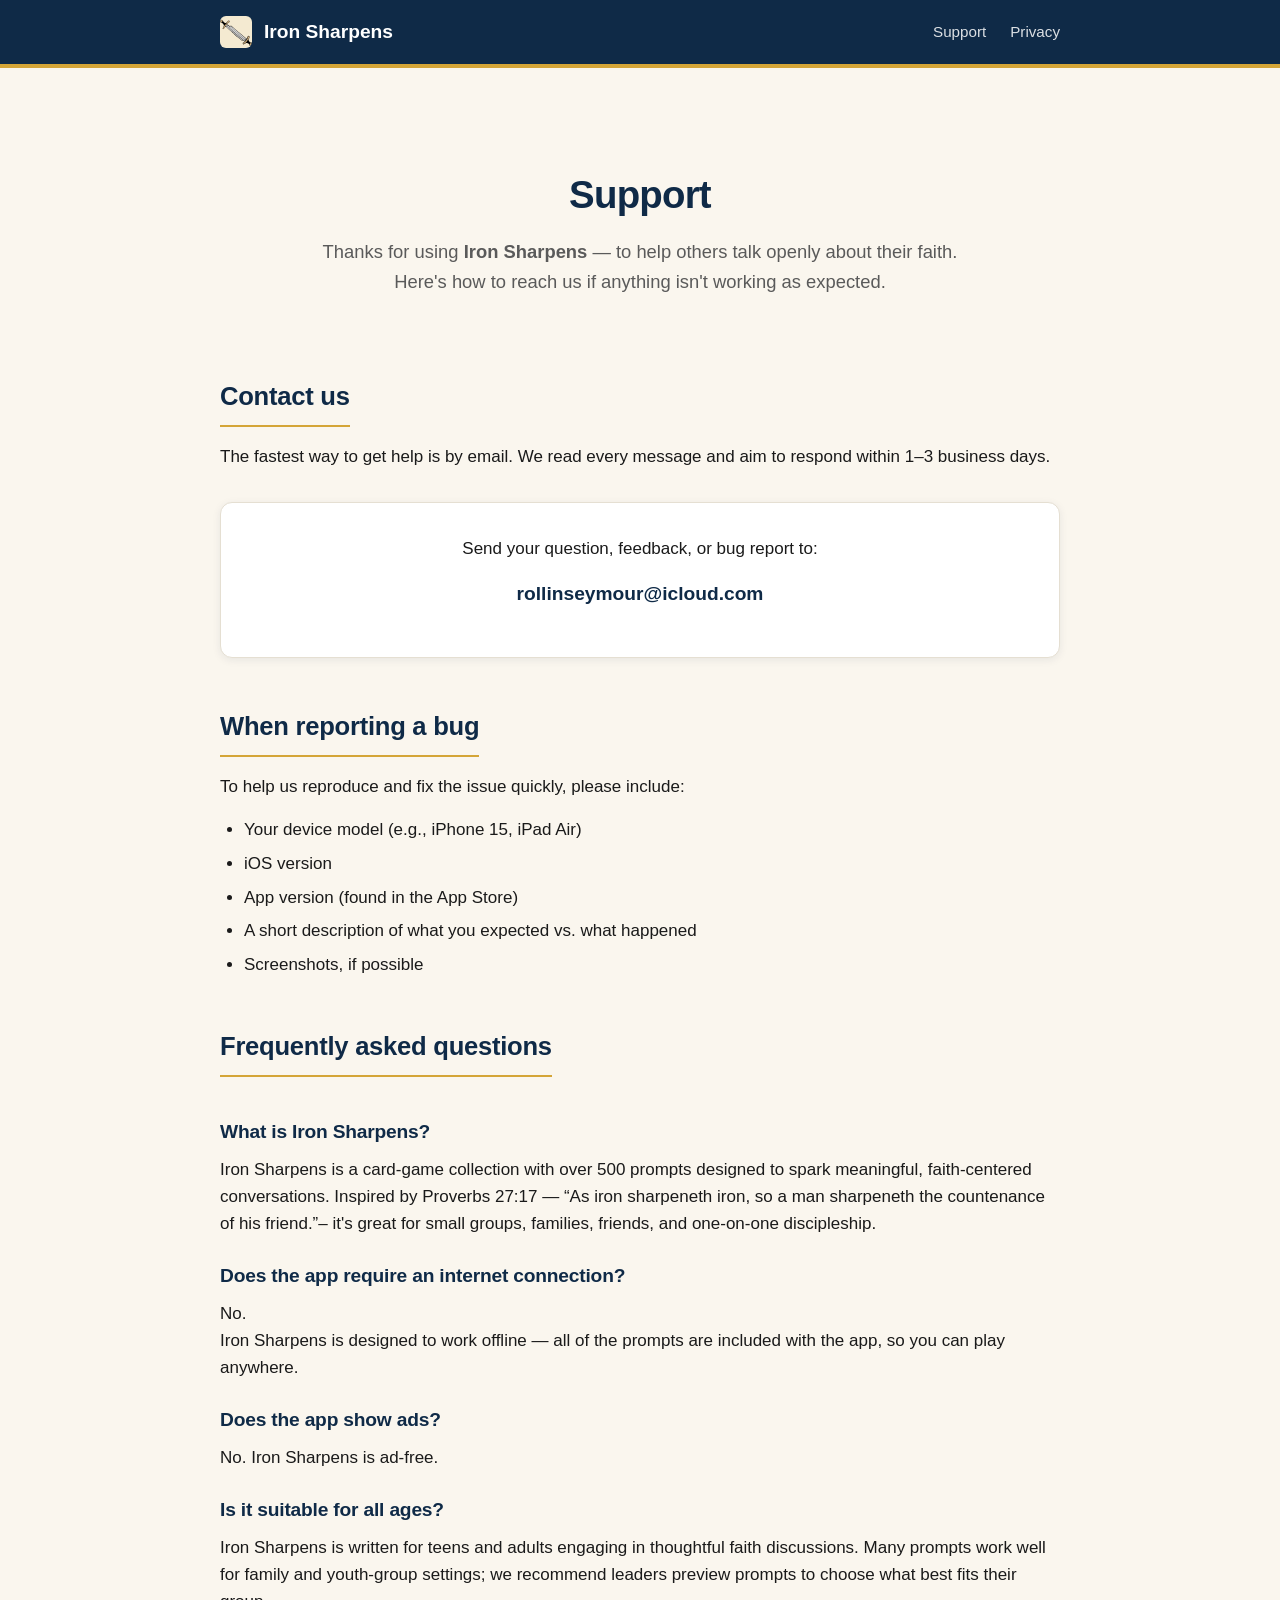
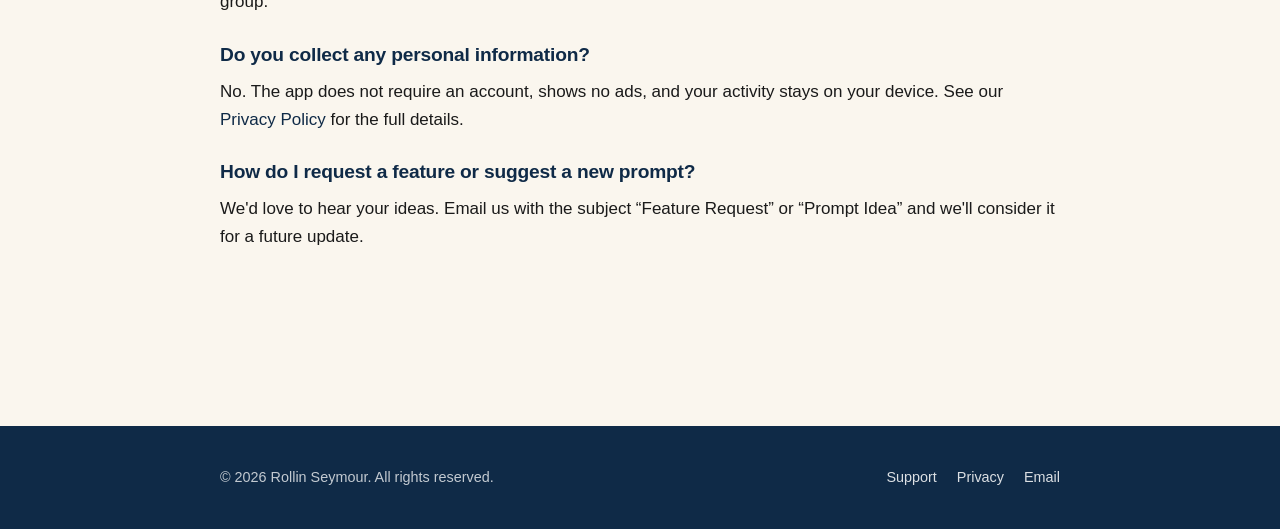
==== ironsharpens/index.html @ efb9bd53 "Update index.html" ====
<!DOCTYPE html>
<html lang="en">
<head>
<meta charset="UTF-8">
<meta name="viewport" content="width=device-width, initial-scale=1.0">
<meta name="description" content="Get help with Iron Sharpens — the card-game collection of 500+ conversation prompts for Christians. Contact information, common questions, and bug reporting.">
<meta name="theme-color" content="#0F2A47">
<title>Support &mdash; Iron Sharpens</title>
<link rel="stylesheet" href="/styles.css">
<style>
  /* App logo in the header brand mark (scoped to the Iron Sharpens pages). */
  .site-header .brand-logo {
    width: 32px;
    height: 32px;
    border-radius: 6px;
    object-fit: cover;
    display: block;
  }
</style>
</head>
<body>

<header class="site-header">
  <div class="container">
    <a href="/ironsharpens/" class="brand">
      <img src="/ironsharpens/logo.png" alt="Iron Sharpens logo" class="brand-logo" width="32" height="32">
      <span>Iron Sharpens</span>
    </a>
    <nav class="site-nav" aria-label="Primary">
      <a href="/ironsharpens/" aria-current="page">Support</a>
      <a href="/ironsharpens/privacy/">Privacy</a>
    </nav>
  </div>
</header>

<main>
  <div class="container">

    <section class="hero">
      <h1>Support</h1>
      <p>Thanks for using <strong>Iron Sharpens</strong> &mdash; to help others talk openly about their faith. Here's how to reach us if anything isn't working as expected.</p>
    </section>

    <section>
      <h2>Contact us</h2>
      <p>The fastest way to get help is by email. We read every message and aim to respond within 1&ndash;3 business days.</p>

      <div class="contact-card">
        <p>Send your question, feedback, or bug report to:</p>
        <p class="email"><a href="mailto:rollinseymour@icloud.com?subject=Iron%20Sharpens%20Support">rollinseymour@icloud.com</a></p>
      </div>
    </section>

    <section>
      <h2>When reporting a bug</h2>
      <p>To help us reproduce and fix the issue quickly, please include:</p>
      <ul>
        <li>Your device model (e.g., iPhone 15, iPad Air)</li>
        <li>iOS version</li>
        <li>App version (found in the App Store)</li>
        <li>A short description of what you expected vs. what happened</li>
        <li>Screenshots, if possible</li>
      </ul>
    </section>

    <section>
      <h2>Frequently asked questions</h2>

      <h3>What is Iron Sharpens?</h3>
      <p>Iron Sharpens is a card-game collection with over 500 prompts designed to spark meaningful, faith-centered conversations. Inspired by Proverbs 27:17 &mdash; &ldquo;As iron sharpeneth iron, so a man sharpeneth the countenance of his friend.&rdquo;– it's great for small groups, families, friends, and one-on-one discipleship.</p>

      <h3>Does the app require an internet connection?</h3>
      <p>No.<br>Iron Sharpens is designed to work offline &mdash; all of the prompts are included with the app, so you can play anywhere.</p>

      <h3>Does the app show ads?</h3>
      <p>No. Iron Sharpens is ad-free.</p>

      <h3>Is it suitable for all ages?</h3>
      <p>Iron Sharpens is written for teens and adults engaging in thoughtful faith discussions. Many prompts work well for family and youth-group settings; we recommend leaders preview prompts to choose what best fits their group.</p>

      <h3>Do you collect any personal information?</h3>
      <p>No. The app does not require an account, shows no ads, and your activity stays on your device. See our <a href="/ironsharpens/privacy/">Privacy Policy</a> for the full details.</p>

      <h3>How do I request a feature or suggest a new prompt?</h3>
      <p>We'd love to hear your ideas. Email us with the subject &ldquo;Feature Request&rdquo; or &ldquo;Prompt Idea&rdquo; and we'll consider it for a future update.</p>

    </section>

  </div>
</main>

<footer class="site-footer">
  <div class="container">
    <div>&copy; 2026 Rollin Seymour. All rights reserved.</div>
    <div class="footer-links">
      <a href="/ironsharpens/">Support</a>
      <a href="/ironsharpens/privacy/">Privacy</a>
      <a href="mailto:rollinseymour@icloud.com?subject=Iron%20Sharpens%20Support">Email</a>
    </div>
  </div>
</footer>

</body>
</html>
---- styles.css ----
/* ============================================================
   Bible Seek developer hub
   Shared stylesheet for all pages
   ============================================================ */

:root {
  --navy: #0F2A47;
  --navy-soft: #1B3C61;
  --gold: #D4A537;
  --gold-soft: #E8C46A;
  --bg: #FAF6EE;
  --card: #FFFFFF;
  --text: #1A1A1A;
  --text-muted: #5A5A5A;
  --border: #E5DFD2;
  --shadow: 0 2px 8px rgba(15, 42, 71, 0.08);
  --shadow-lg: 0 6px 24px rgba(15, 42, 71, 0.12);
  --radius: 12px;
}

* {
  box-sizing: border-box;
  margin: 0;
  padding: 0;
}

html {
  scroll-behavior: smooth;
}

body {
  font-family: -apple-system, BlinkMacSystemFont, "Segoe UI", Roboto,
    "Helvetica Neue", Arial, sans-serif;
  font-size: 17px;
  line-height: 1.6;
  color: var(--text);
  background: var(--bg);
  -webkit-font-smoothing: antialiased;
  -moz-osx-font-smoothing: grayscale;
}

a {
  color: var(--navy);
  text-decoration: none;
  border-bottom: 1px solid transparent;
  transition: border-color 0.15s ease, color 0.15s ease;
}

a:hover,
a:focus {
  border-bottom-color: var(--gold);
}

a:focus-visible {
  outline: 3px solid var(--gold-soft);
  outline-offset: 2px;
  border-radius: 2px;
}

/* ----- Header ----- */

.site-header {
  background: var(--navy);
  color: #fff;
  padding: 1rem 0;
  border-bottom: 4px solid var(--gold);
}

.site-header .container {
  display: flex;
  align-items: center;
  justify-content: space-between;
  flex-wrap: wrap;
  gap: 1rem;
}

.site-header .brand {
  display: flex;
  align-items: center;
  gap: 0.75rem;
  font-weight: 700;
  font-size: 1.2rem;
  color: #fff;
  border-bottom: none;
}

.site-header .brand-mark {
  width: 32px;
  height: 32px;
  background: var(--gold);
  border-radius: 6px;
  display: flex;
  align-items: center;
  justify-content: center;
  color: var(--navy);
  font-weight: 800;
  font-size: 1rem;
}

.site-nav {
  display: flex;
  gap: 1.5rem;
  flex-wrap: wrap;
}

.site-nav a {
  color: rgba(255, 255, 255, 0.85);
  font-size: 0.95rem;
  border-bottom: none;
}

.site-nav a:hover,
.site-nav a:focus {
  color: var(--gold-soft);
  border-bottom: none;
}

/* ----- Layout ----- */

.container {
  max-width: 880px;
  margin: 0 auto;
  padding: 0 1.25rem;
}

main {
  padding: 3rem 0 4rem;
}

section {
  margin-bottom: 3rem;
}

/* ----- Hero ----- */

.hero {
  text-align: center;
  padding: 3rem 0 2rem;
}

.hero h1 {
  font-size: 2.4rem;
  font-weight: 800;
  color: var(--navy);
  margin-bottom: 0.75rem;
  letter-spacing: -0.02em;
}

.hero p {
  font-size: 1.15rem;
  color: var(--text-muted);
  max-width: 640px;
  margin: 0 auto;
}

/* ----- Typography ----- */

h1,
h2,
h3 {
  color: var(--navy);
  letter-spacing: -0.01em;
}

h2 {
  font-size: 1.6rem;
  margin-bottom: 1rem;
  padding-bottom: 0.5rem;
  border-bottom: 2px solid var(--gold);
  display: inline-block;
}

h3 {
  font-size: 1.2rem;
  margin: 1.5rem 0 0.5rem;
}

p {
  margin-bottom: 1rem;
}

ul,
ol {
  margin: 0 0 1rem 1.5rem;
}

li {
  margin-bottom: 0.4rem;
}

/* ----- App cards ----- */

.app-grid {
  display: grid;
  grid-template-columns: repeat(auto-fit, minmax(280px, 1fr));
  gap: 1.5rem;
  margin-top: 2rem;
}

.app-card {
  background: var(--card);
  border-radius: var(--radius);
  padding: 1.75rem;
  box-shadow: var(--shadow);
  border: 1px solid var(--border);
  transition: transform 0.2s ease, box-shadow 0.2s ease;
  display: flex;
  flex-direction: column;
}

.app-card:hover {
  transform: translateY(-2px);
  box-shadow: var(--shadow-lg);
}

.app-card h3 {
  margin-top: 0;
  color: var(--navy);
  font-size: 1.4rem;
}

.app-card .tagline {
  color: var(--gold);
  font-weight: 600;
  font-size: 0.9rem;
  text-transform: uppercase;
  letter-spacing: 0.05em;
  margin-bottom: 0.5rem;
}

.app-card p {
  color: var(--text-muted);
  flex: 1;
}

.app-card .card-link {
  display: inline-block;
  margin-top: 1rem;
  font-weight: 600;
  color: var(--navy);
  border-bottom: 2px solid var(--gold);
  align-self: flex-start;
}

/* ----- Buttons ----- */

.button {
  display: inline-block;
  background: var(--navy);
  color: #fff;
  padding: 0.75rem 1.5rem;
  border-radius: var(--radius);
  font-weight: 600;
  border-bottom: none;
  transition: background 0.15s ease, transform 0.15s ease;
}

.button:hover,
.button:focus {
  background: var(--navy-soft);
  border-bottom: none;
  transform: translateY(-1px);
}

.button.secondary {
  background: transparent;
  color: var(--navy);
  border: 2px solid var(--navy);
}

.button.secondary:hover,
.button.secondary:focus {
  background: var(--navy);
  color: #fff;
}

.button-row {
  display: flex;
  gap: 0.75rem;
  flex-wrap: wrap;
  margin-top: 1.5rem;
}

/* ----- Legal / long-form pages ----- */

.legal h1 {
  font-size: 2rem;
  margin-bottom: 0.5rem;
}

.legal .meta {
  color: var(--text-muted);
  font-size: 0.95rem;
  margin-bottom: 2rem;
}

.legal h2 {
  font-size: 1.3rem;
  margin-top: 2.5rem;
  display: block;
  border-bottom: 2px solid var(--gold);
  padding-bottom: 0.4rem;
}

.legal h3 {
  font-size: 1.05rem;
  color: var(--navy-soft);
  margin-top: 1.5rem;
}

.legal .toc {
  background: var(--card);
  border: 1px solid var(--border);
  border-radius: var(--radius);
  padding: 1.5rem 1.5rem 1.5rem 3rem;
  margin: 2rem 0;
}

.legal .toc h2 {
  margin-top: 0;
  border: none;
  padding: 0;
  font-size: 1.1rem;
  margin-left: -1.5rem;
  display: block;
}

.legal .toc ol {
  margin-bottom: 0;
}

.legal .summary {
  background: rgba(212, 165, 55, 0.08);
  border-left: 4px solid var(--gold);
  padding: 1.25rem 1.5rem;
  border-radius: 0 var(--radius) var(--radius) 0;
  margin: 1.5rem 0 2rem;
}

.legal .in-short {
  font-style: italic;
  color: var(--text-muted);
  margin: 0.5rem 0 1rem;
  padding-left: 1rem;
  border-left: 3px solid var(--gold-soft);
}

/* ----- Contact / support ----- */

.contact-card {
  background: var(--card);
  border-radius: var(--radius);
  padding: 2rem;
  border: 1px solid var(--border);
  box-shadow: var(--shadow);
  margin-top: 2rem;
  text-align: center;
}

.contact-card .email {
  font-size: 1.2rem;
  font-weight: 600;
  color: var(--navy);
  word-break: break-all;
}

/* ----- Footer ----- */

.site-footer {
  background: var(--navy);
  color: rgba(255, 255, 255, 0.75);
  padding: 2.5rem 0;
  margin-top: 4rem;
  font-size: 0.9rem;
}

.site-footer .container {
  display: flex;
  justify-content: space-between;
  align-items: center;
  flex-wrap: wrap;
  gap: 1rem;
}

.site-footer .footer-links {
  display: flex;
  gap: 1.25rem;
  flex-wrap: wrap;
}

.site-footer .footer-links a {
  color: rgba(255, 255, 255, 0.85);
  border-bottom: none;
}

.site-footer .footer-links a:hover,
.site-footer .footer-links a:focus {
  color: var(--gold-soft);
}

/* ----- Responsive tweaks ----- */

@media (max-width: 640px) {
  body {
    font-size: 16px;
  }

  .hero h1 {
    font-size: 1.8rem;
  }

  .hero p {
    font-size: 1rem;
  }

  main {
    padding: 2rem 0 3rem;
  }

  .site-footer .container {
    justify-content: center;
    text-align: center;
  }
}

/* ----- App Store download CTA ----- */
.app-store-link {
  display: inline-flex;
  align-items: center;
  gap: 0.5rem;
}

.app-store-icon {
  width: 18px;
  height: 18px;
  flex-shrink: 0;
}
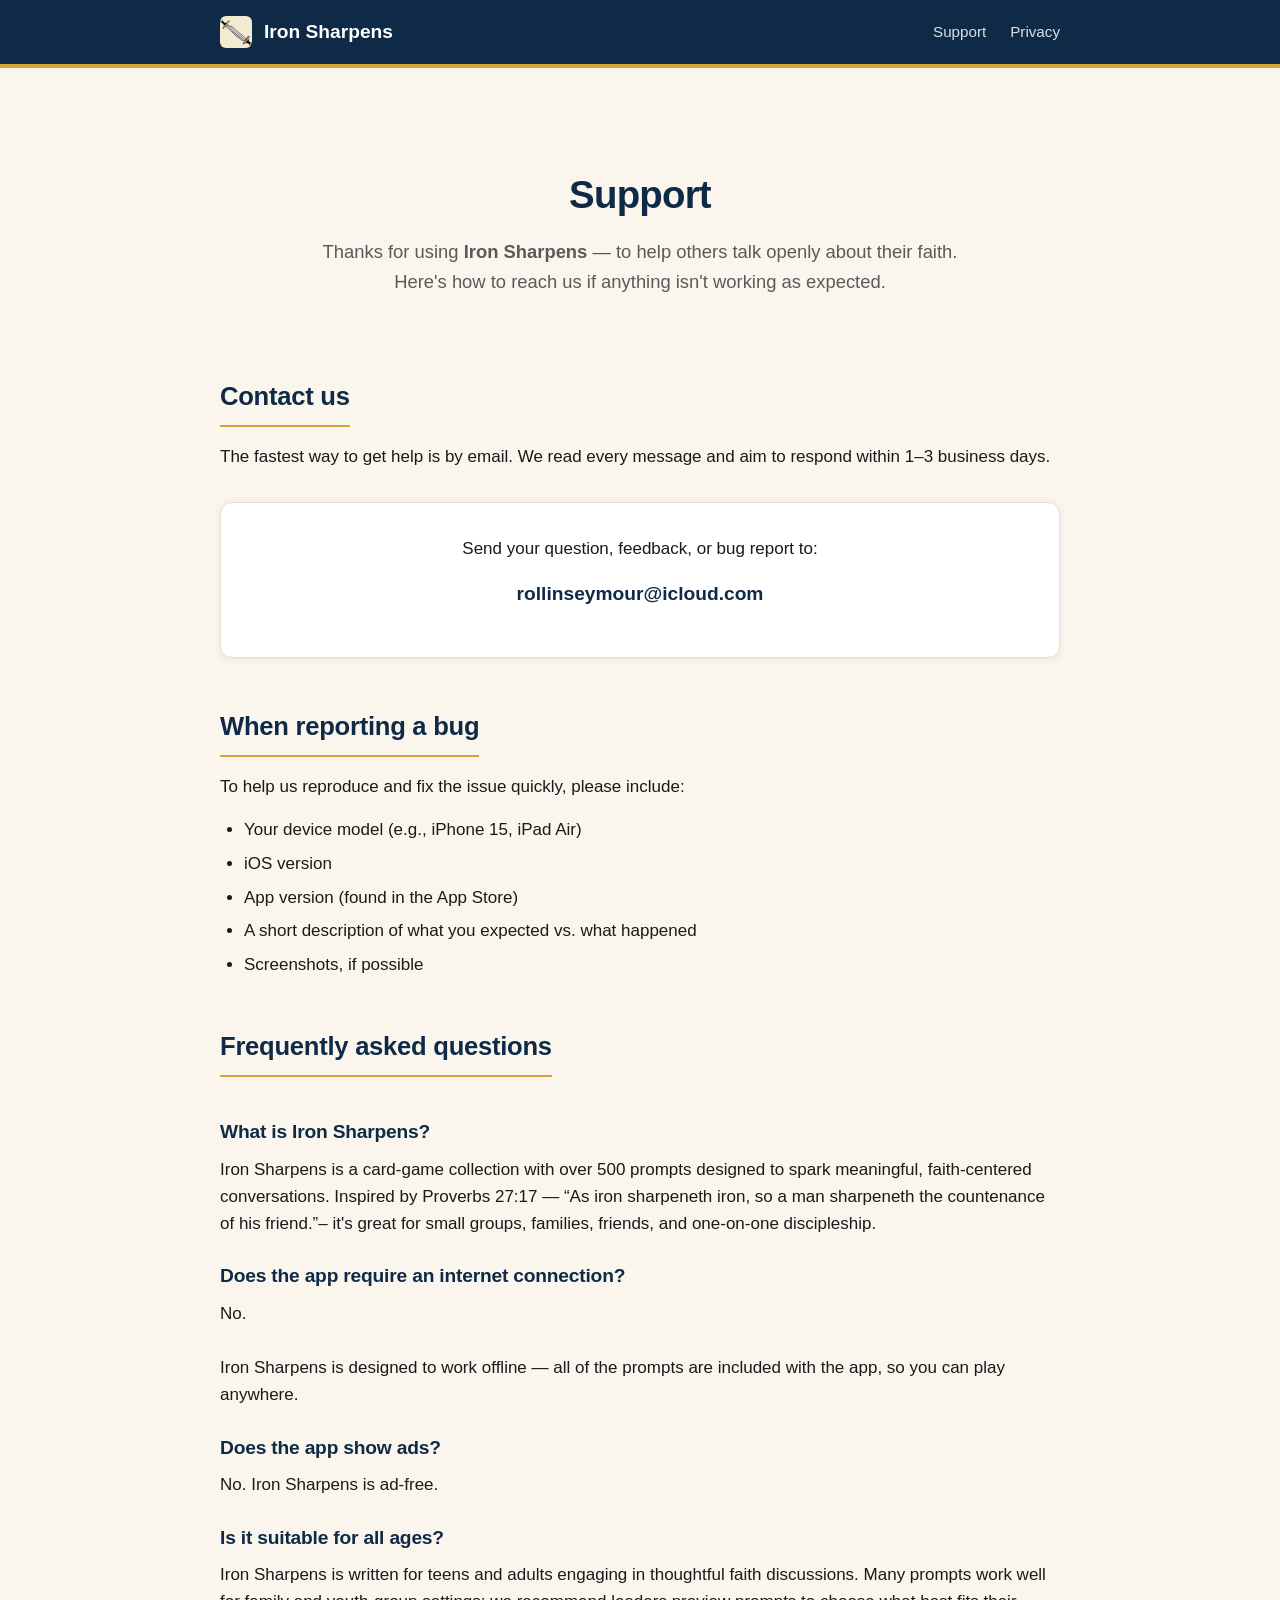
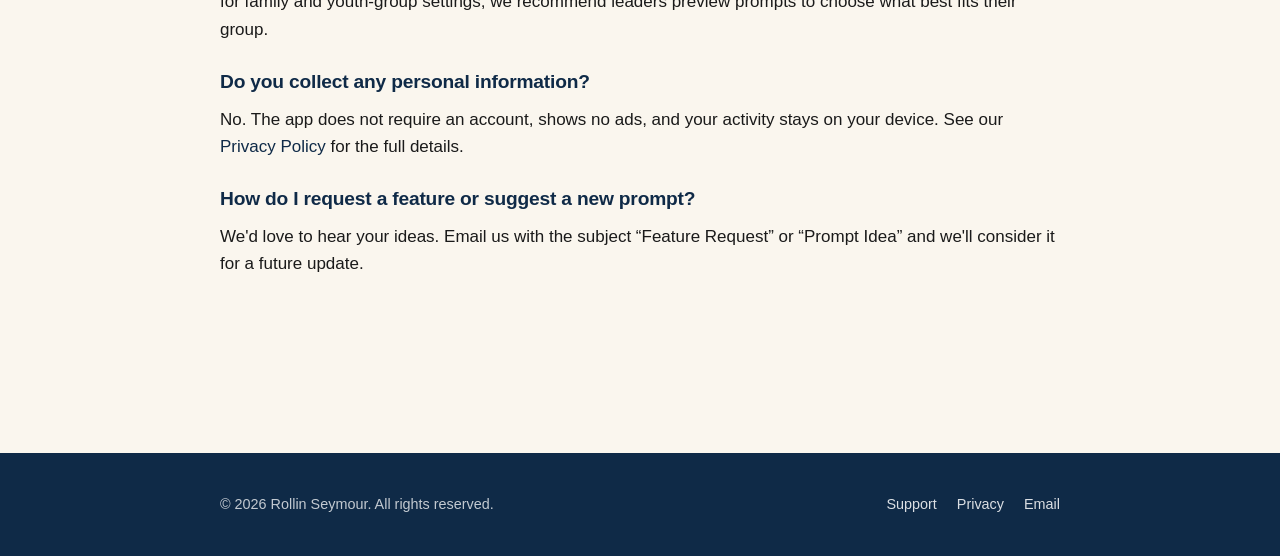
==== commit f59edfa9: "Update index.html" ====
--- a/ironsharpens/index.html
+++ b/ironsharpens/index.html
@@ -70,7 +70,7 @@
       <p>Iron Sharpens is a card-game collection with over 500 prompts designed to spark meaningful, faith-centered conversations. Inspired by Proverbs 27:17 &mdash; &ldquo;As iron sharpeneth iron, so a man sharpeneth the countenance of his friend.&rdquo;– it's great for small groups, families, friends, and one-on-one discipleship.</p>
 
       <h3>Does the app require an internet connection?</h3>
-      <p>No.<br>Iron Sharpens is designed to work offline &mdash; all of the prompts are included with the app, so you can play anywhere.</p>
+      <p>No.<br></br>Iron Sharpens is designed to work offline &mdash; all of the prompts are included with the app, so you can play anywhere.</p>
 
       <h3>Does the app show ads?</h3>
       <p>No. Iron Sharpens is ad-free.</p>
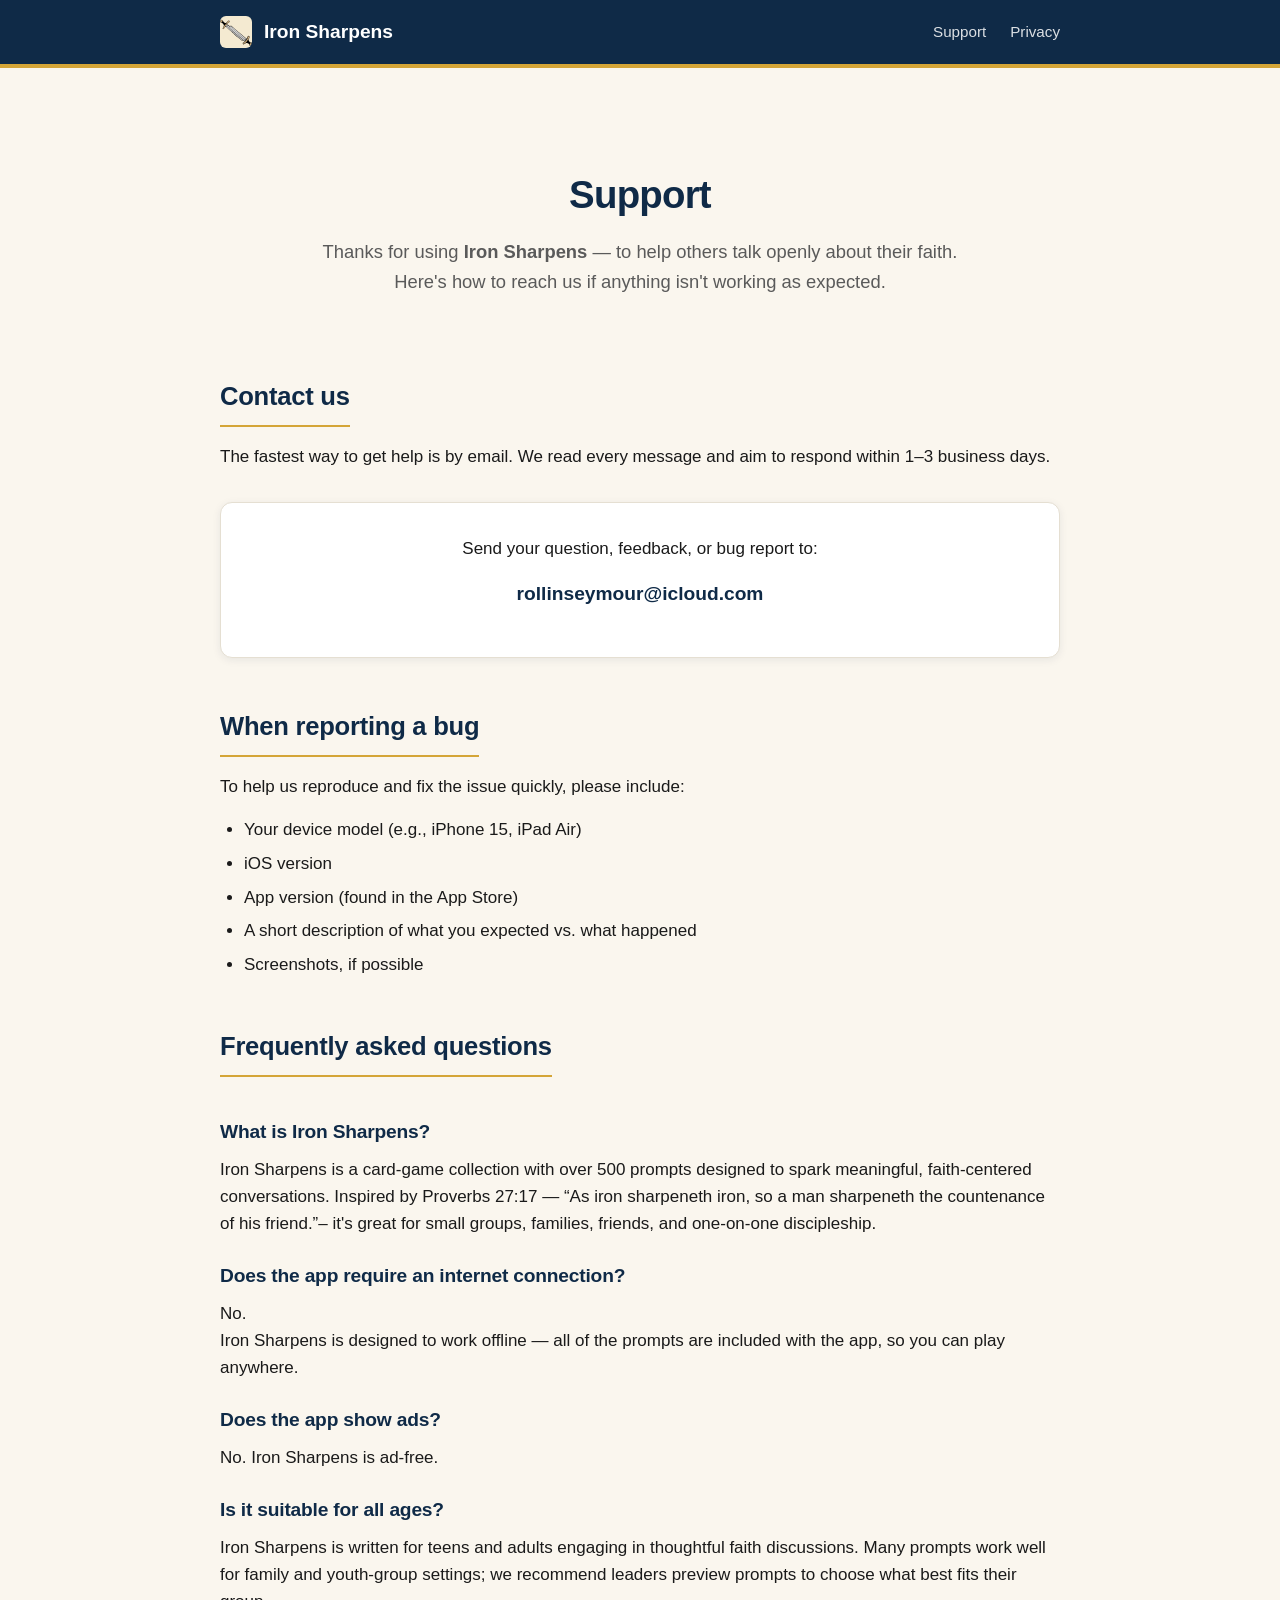
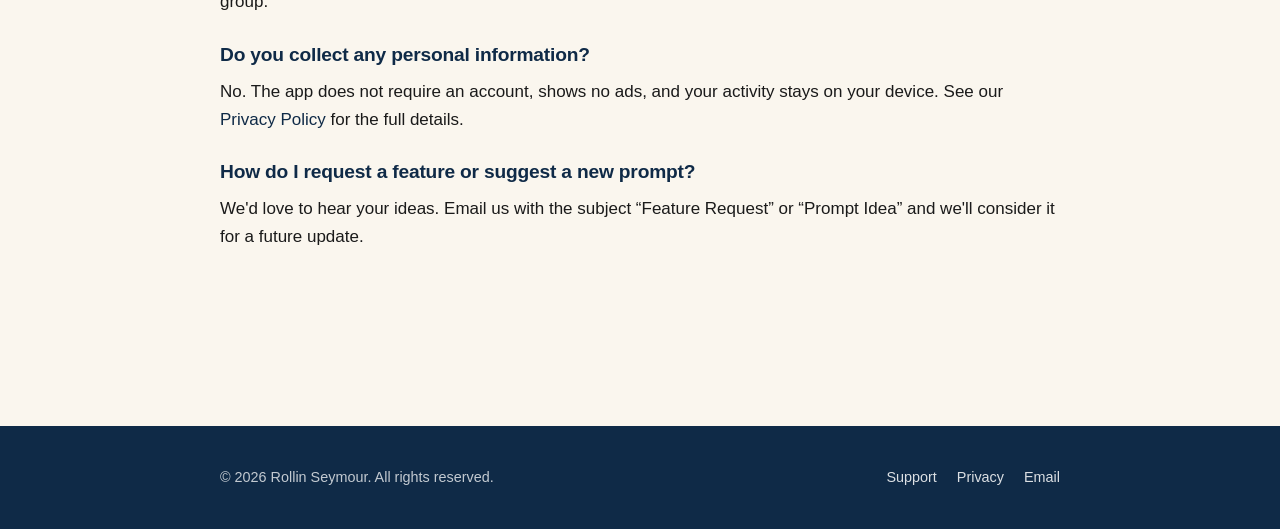
==== commit b7745c05: "Update index.html" ====
--- a/ironsharpens/index.html
+++ b/ironsharpens/index.html
@@ -70,7 +70,7 @@
       <p>Iron Sharpens is a card-game collection with over 500 prompts designed to spark meaningful, faith-centered conversations. Inspired by Proverbs 27:17 &mdash; &ldquo;As iron sharpeneth iron, so a man sharpeneth the countenance of his friend.&rdquo;– it's great for small groups, families, friends, and one-on-one discipleship.</p>
 
       <h3>Does the app require an internet connection?</h3>
-      <p>No.<br></br>Iron Sharpens is designed to work offline &mdash; all of the prompts are included with the app, so you can play anywhere.</p>
+      <p>No.<br>Iron Sharpens is designed to work offline &mdash; all of the prompts are included with the app, so you can play anywhere.</p>
 
       <h3>Does the app show ads?</h3>
       <p>No. Iron Sharpens is ad-free.</p>
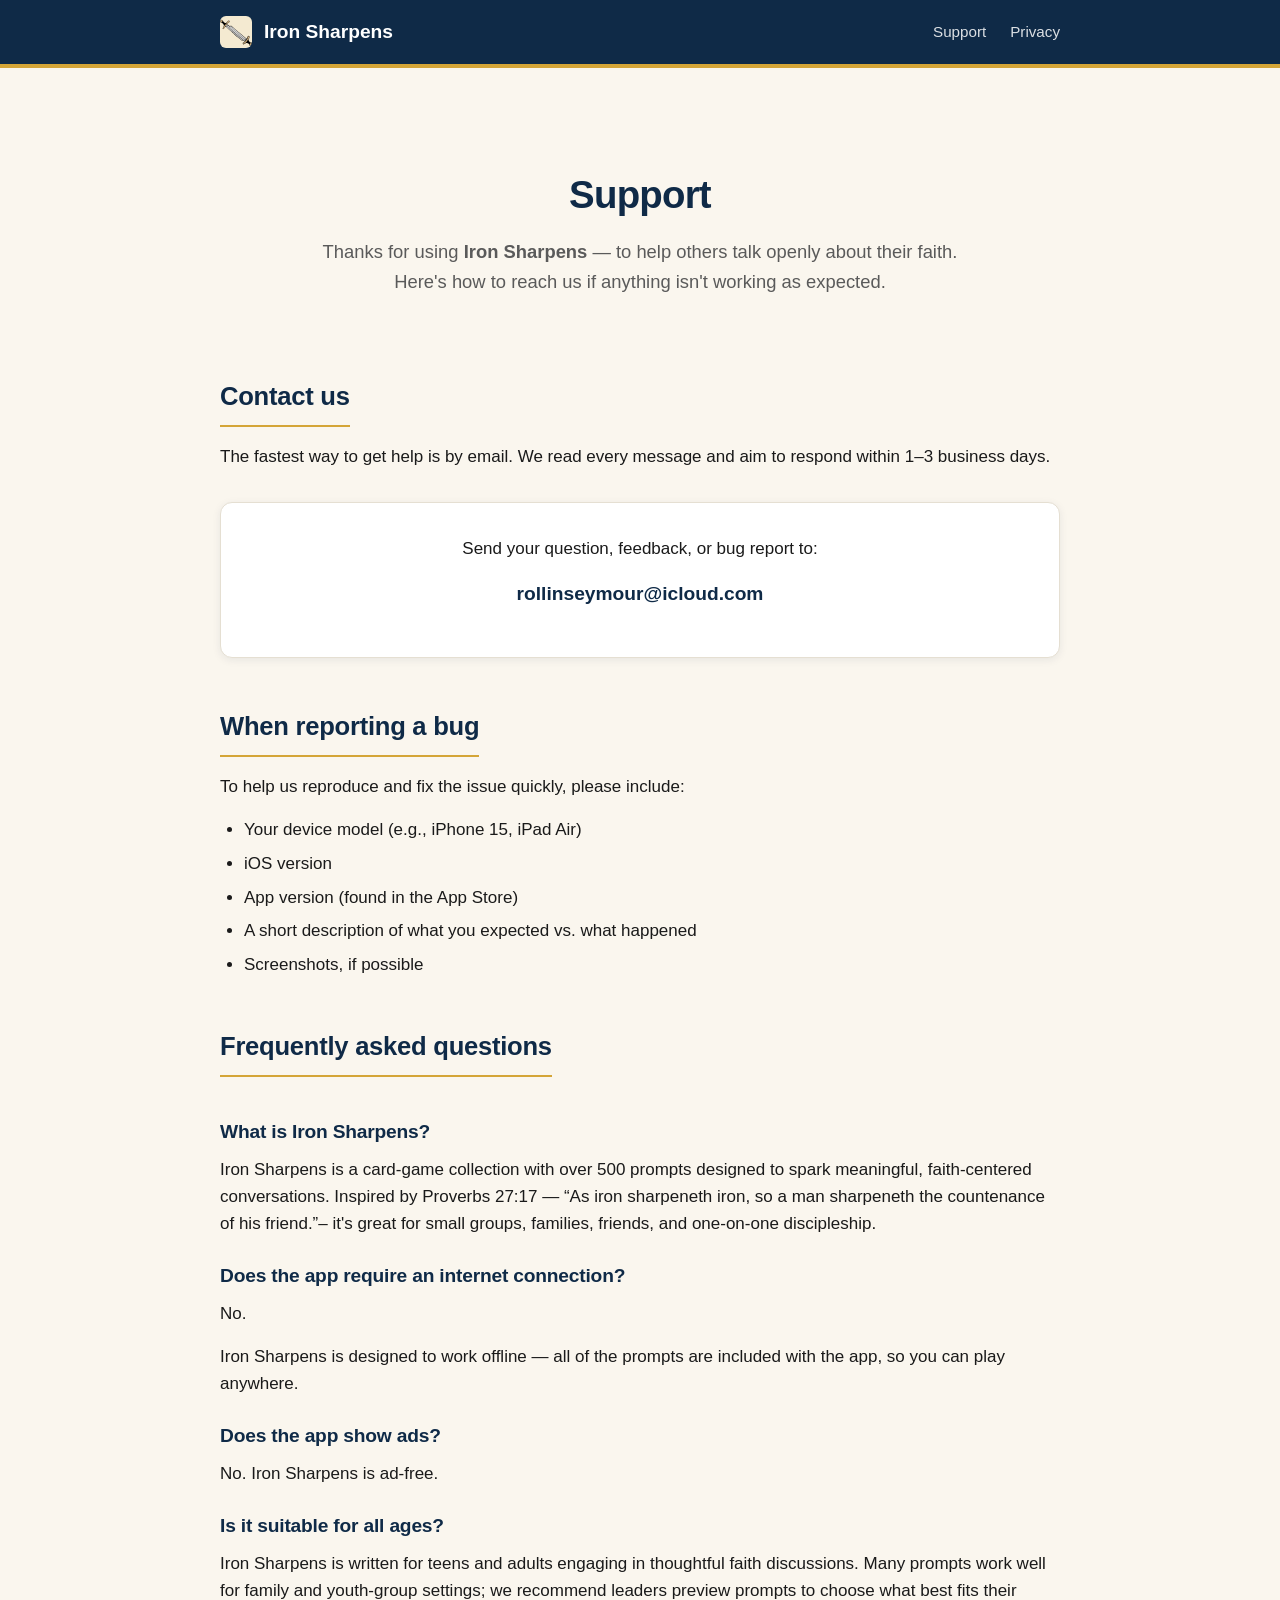
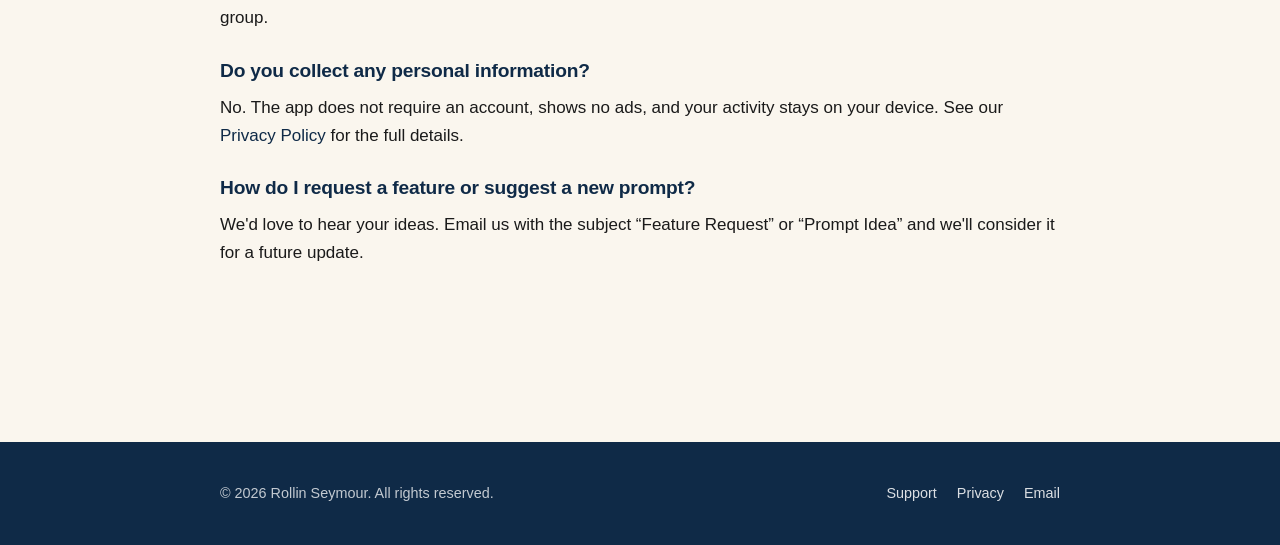
==== commit 029d0d95: "Update index.html" ====
--- a/ironsharpens/index.html
+++ b/ironsharpens/index.html
@@ -70,7 +70,7 @@
       <p>Iron Sharpens is a card-game collection with over 500 prompts designed to spark meaningful, faith-centered conversations. Inspired by Proverbs 27:17 &mdash; &ldquo;As iron sharpeneth iron, so a man sharpeneth the countenance of his friend.&rdquo;– it's great for small groups, families, friends, and one-on-one discipleship.</p>
 
       <h3>Does the app require an internet connection?</h3>
-      <p>No.<br>Iron Sharpens is designed to work offline &mdash; all of the prompts are included with the app, so you can play anywhere.</p>
+      <p>No.</p><p>Iron Sharpens is designed to work offline &mdash; all of the prompts are included with the app, so you can play anywhere.</p>
 
       <h3>Does the app show ads?</h3>
       <p>No. Iron Sharpens is ad-free.</p>
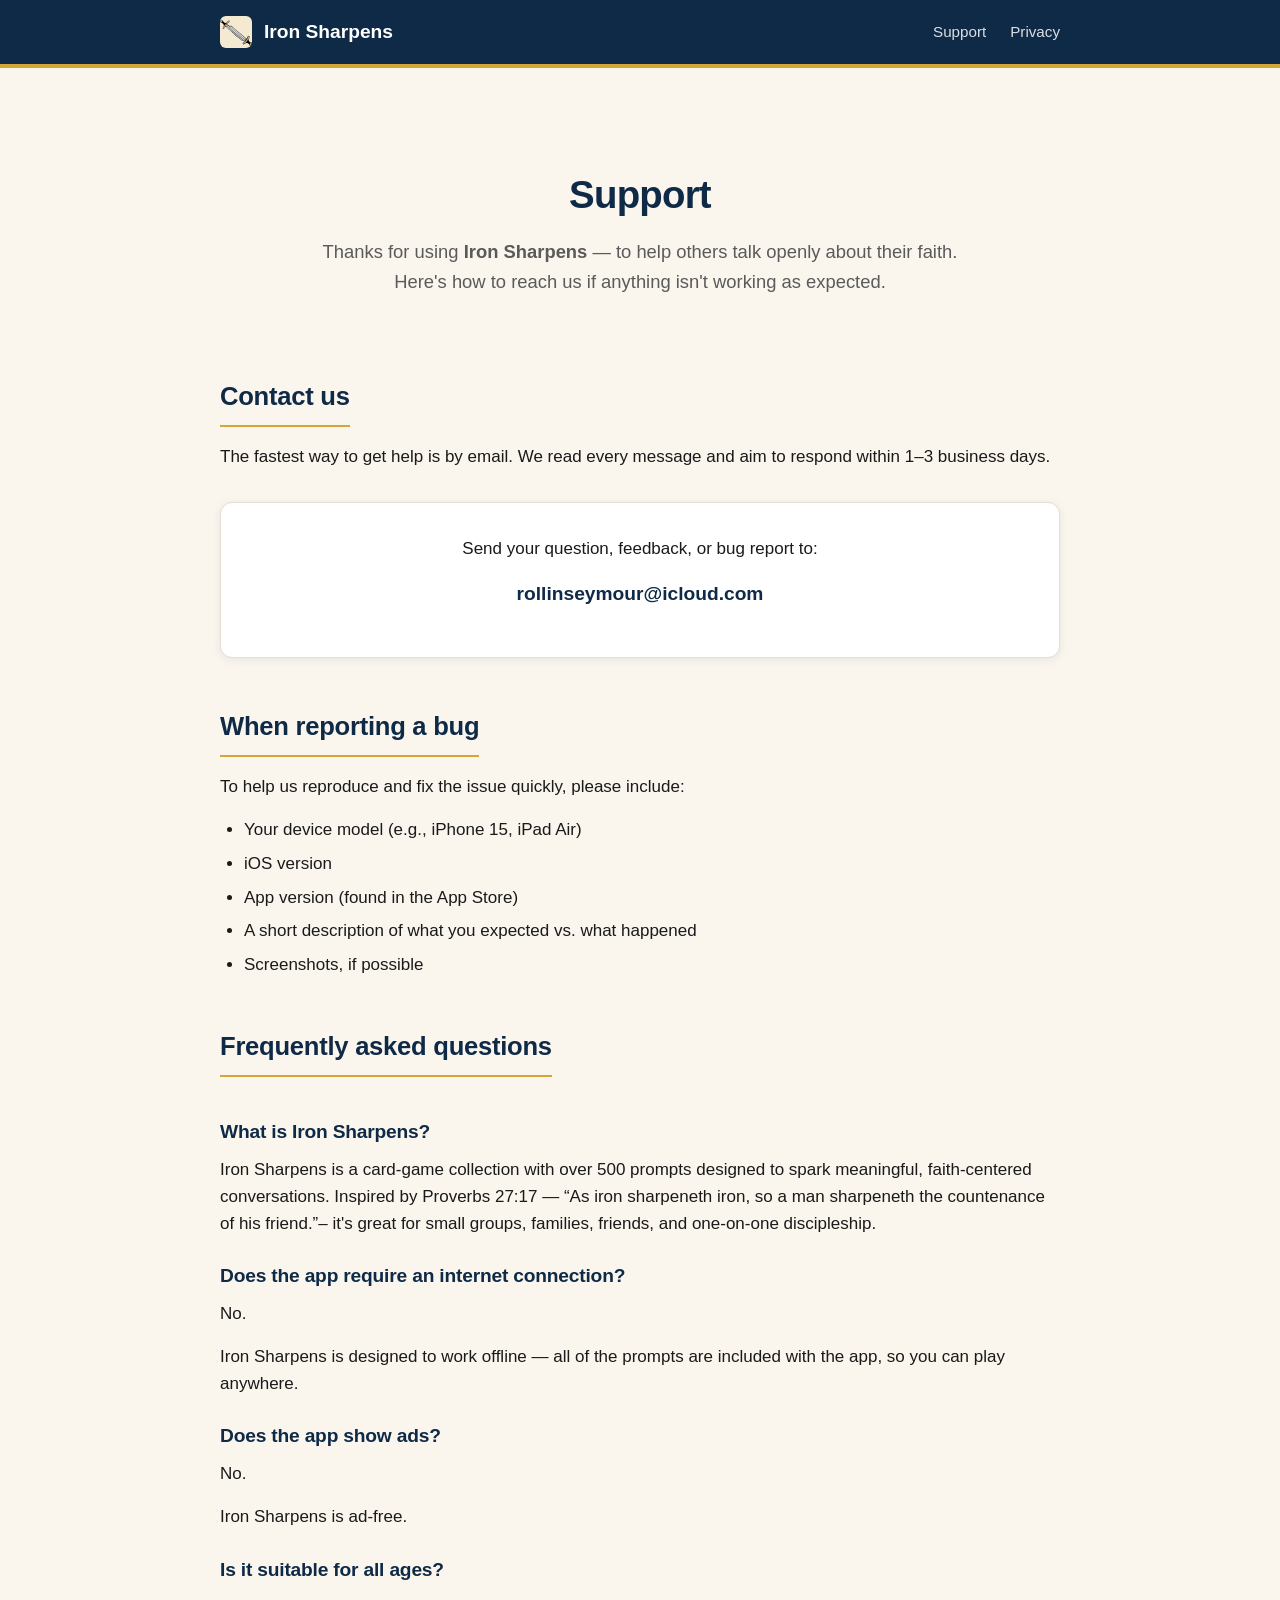
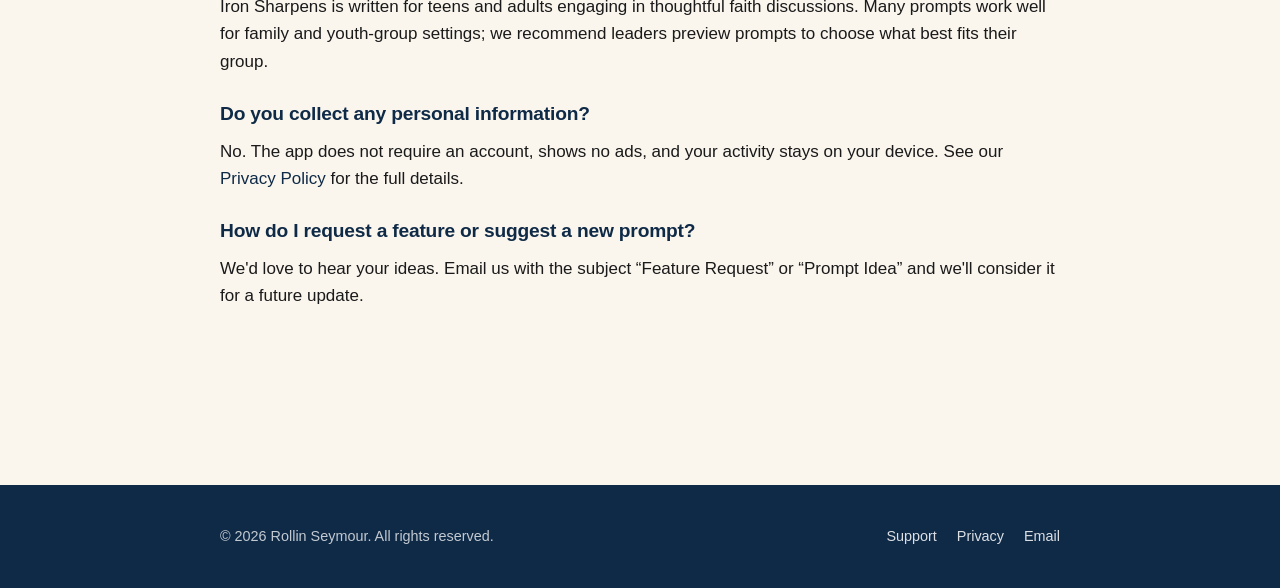
==== commit 39284e98: "Update index.html" ====
--- a/ironsharpens/index.html
+++ b/ironsharpens/index.html
@@ -73,7 +73,7 @@
       <p>No.</p><p>Iron Sharpens is designed to work offline &mdash; all of the prompts are included with the app, so you can play anywhere.</p>
 
       <h3>Does the app show ads?</h3>
-      <p>No. Iron Sharpens is ad-free.</p>
+      <p>No.</p><p>Iron Sharpens is ad-free.</p>
 
       <h3>Is it suitable for all ages?</h3>
       <p>Iron Sharpens is written for teens and adults engaging in thoughtful faith discussions. Many prompts work well for family and youth-group settings; we recommend leaders preview prompts to choose what best fits their group.</p>
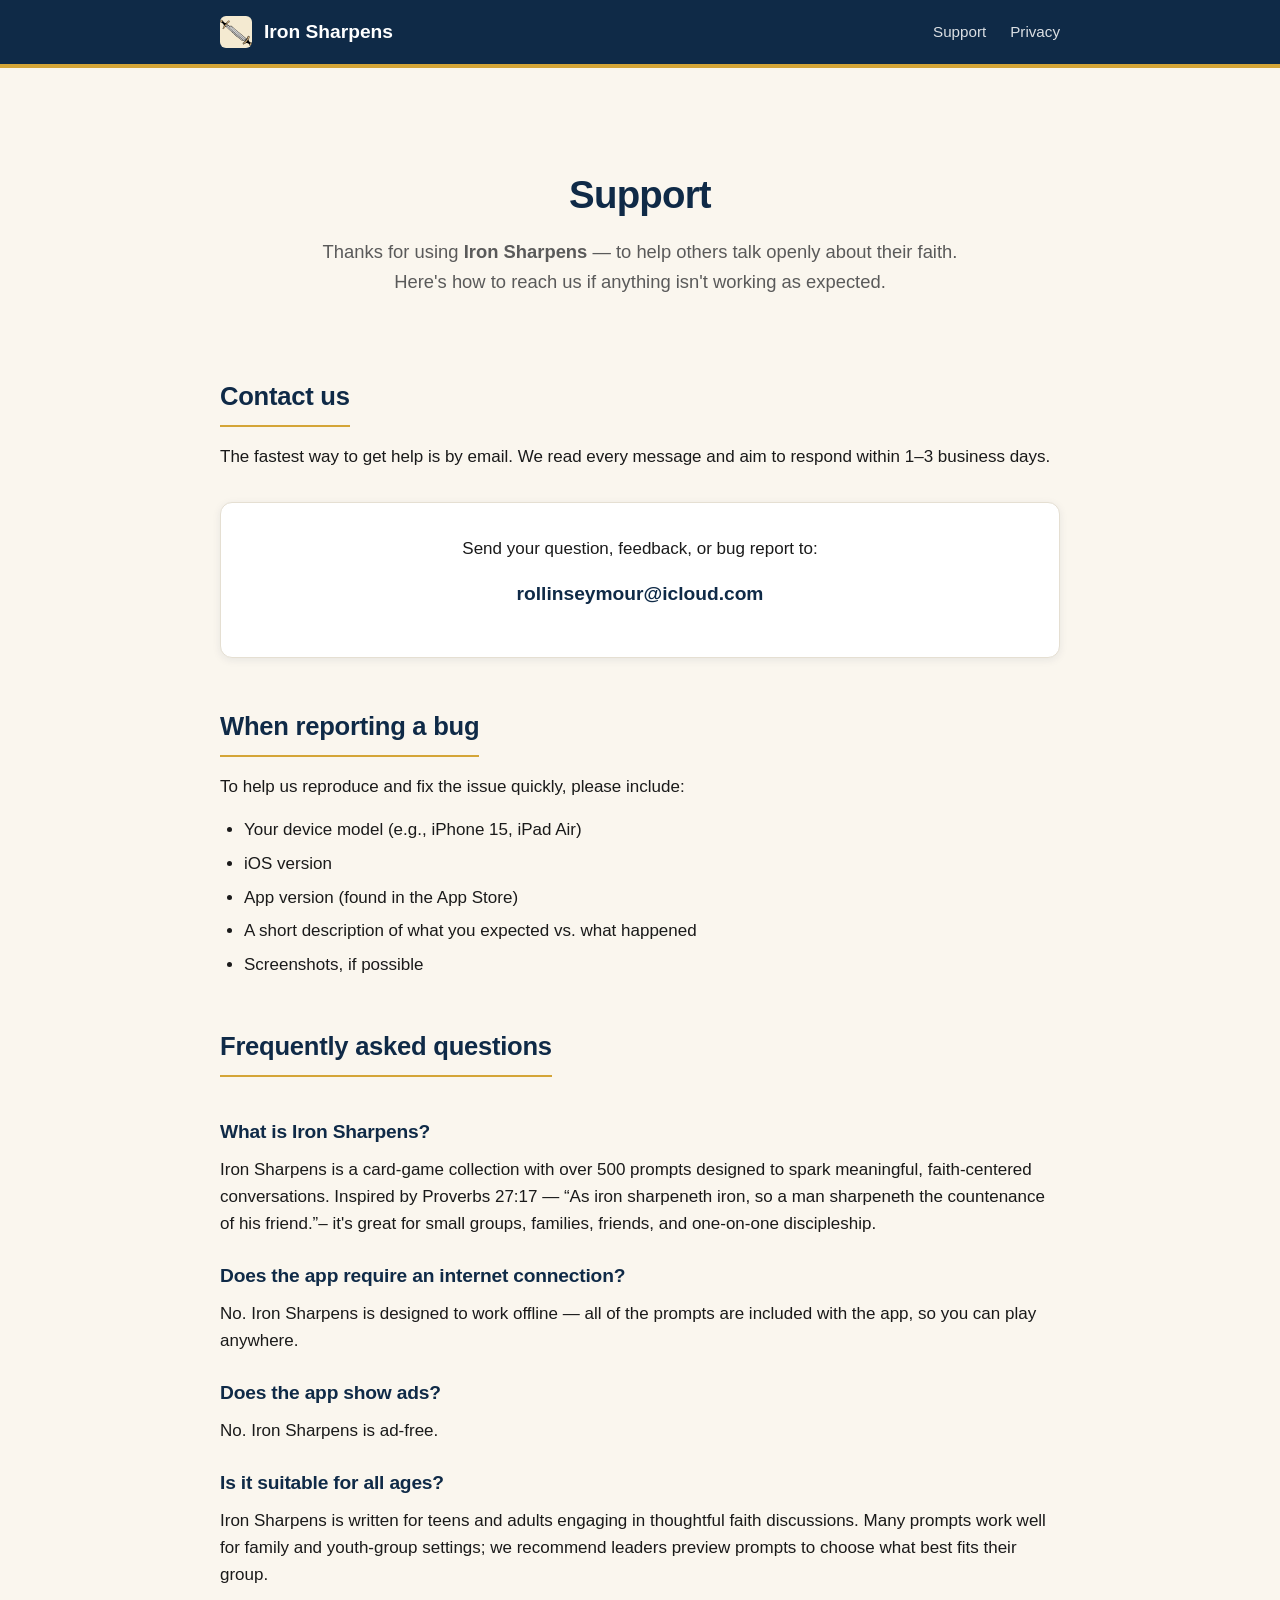
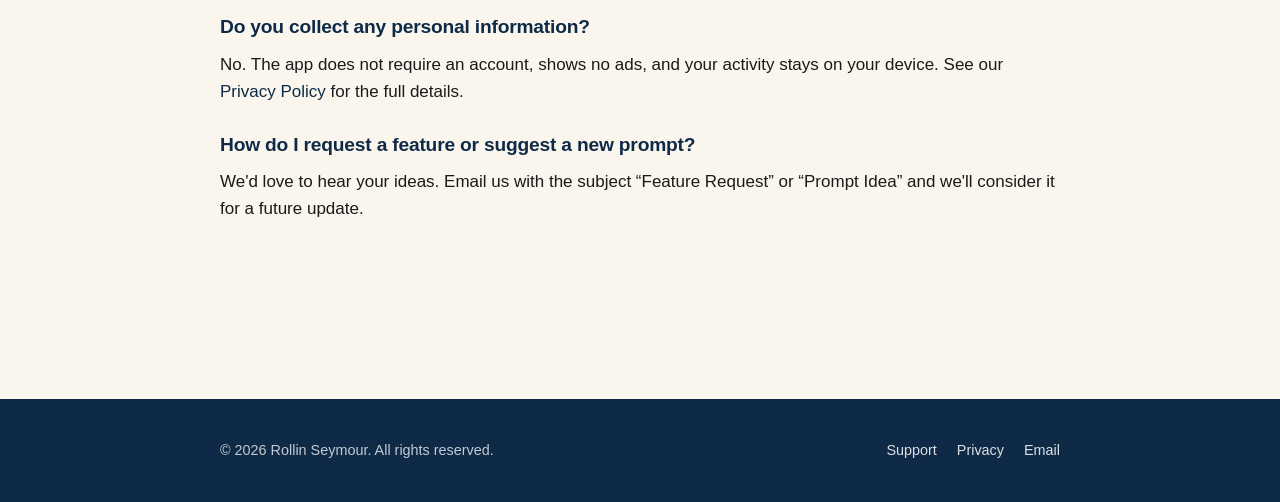
==== commit 1839d1ec: "Update index.html" ====
--- a/ironsharpens/index.html
+++ b/ironsharpens/index.html
@@ -70,10 +70,10 @@
       <p>Iron Sharpens is a card-game collection with over 500 prompts designed to spark meaningful, faith-centered conversations. Inspired by Proverbs 27:17 &mdash; &ldquo;As iron sharpeneth iron, so a man sharpeneth the countenance of his friend.&rdquo;– it's great for small groups, families, friends, and one-on-one discipleship.</p>
 
       <h3>Does the app require an internet connection?</h3>
-      <p>No.</p><p>Iron Sharpens is designed to work offline &mdash; all of the prompts are included with the app, so you can play anywhere.</p>
+      <p>No. Iron Sharpens is designed to work offline &mdash; all of the prompts are included with the app, so you can play anywhere.</p>
 
       <h3>Does the app show ads?</h3>
-      <p>No.</p><p>Iron Sharpens is ad-free.</p>
+      <p>No. Iron Sharpens is ad-free.</p>
 
       <h3>Is it suitable for all ages?</h3>
       <p>Iron Sharpens is written for teens and adults engaging in thoughtful faith discussions. Many prompts work well for family and youth-group settings; we recommend leaders preview prompts to choose what best fits their group.</p>
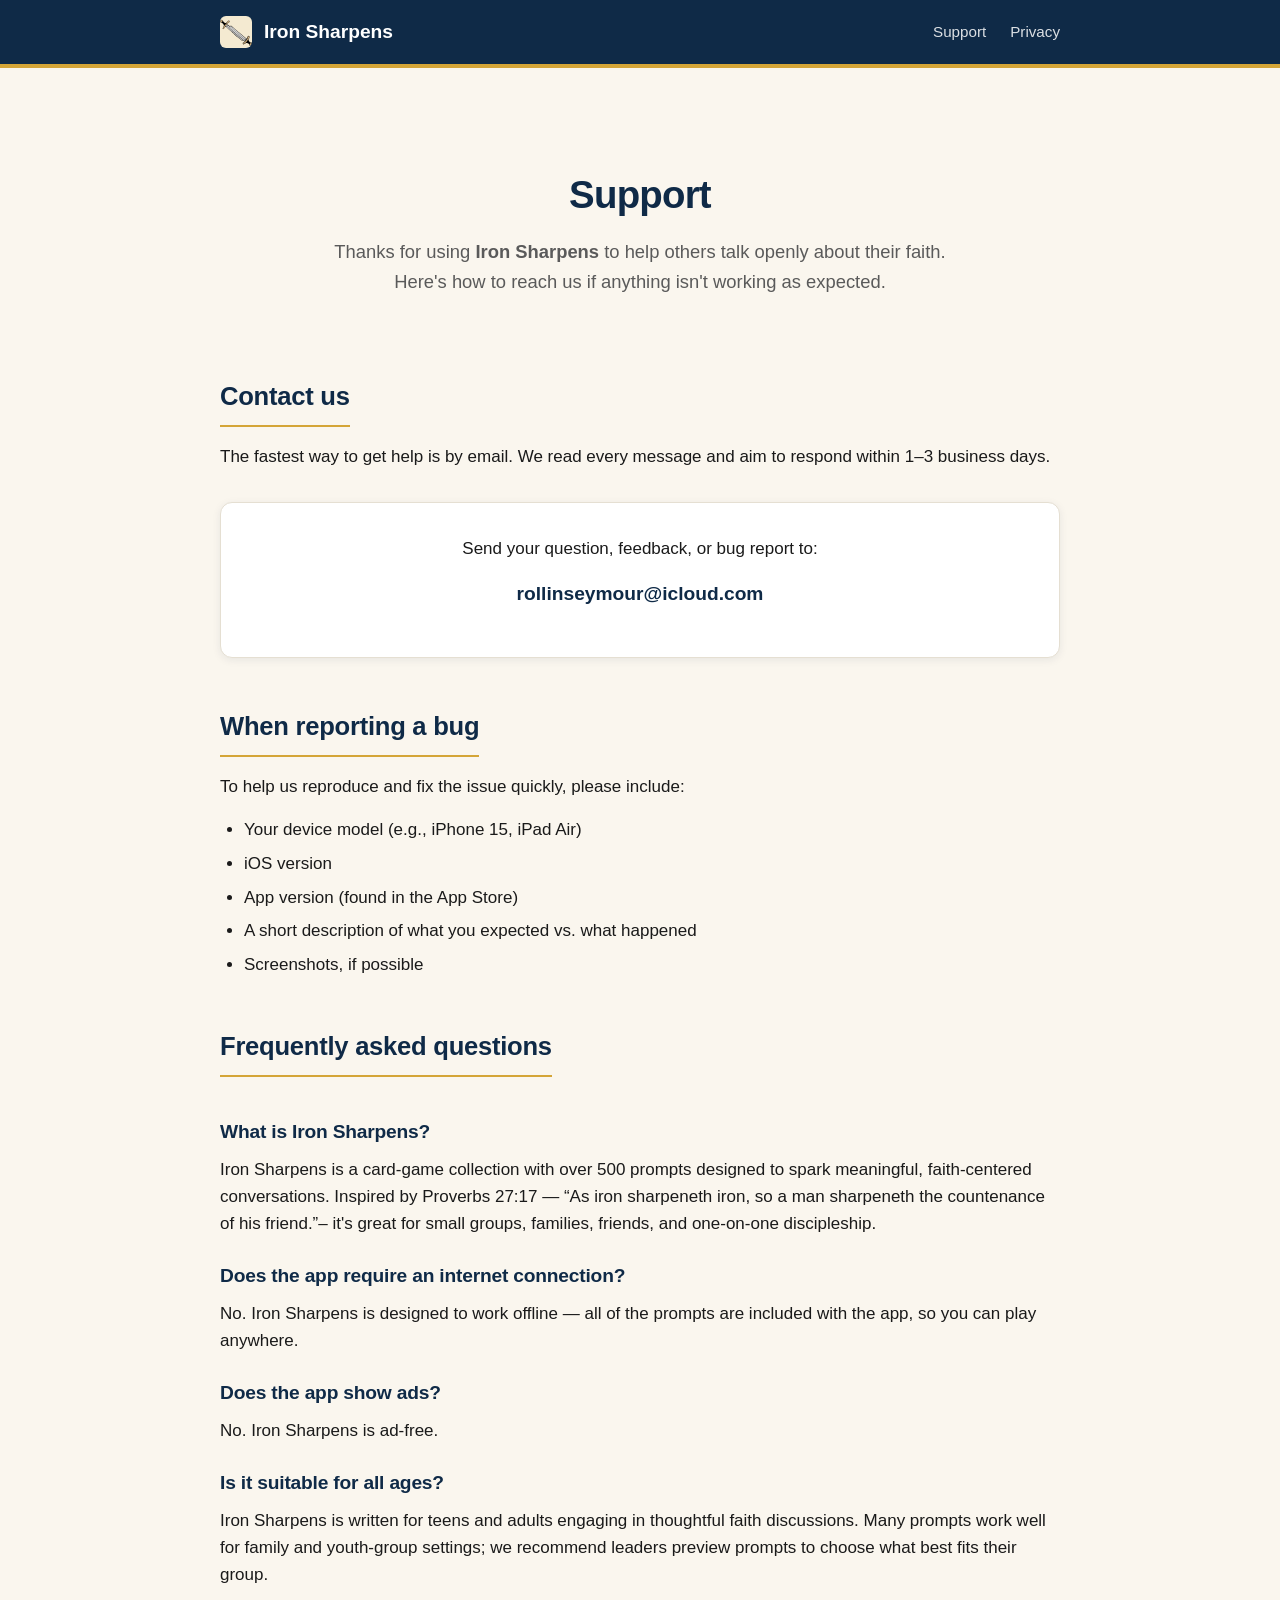
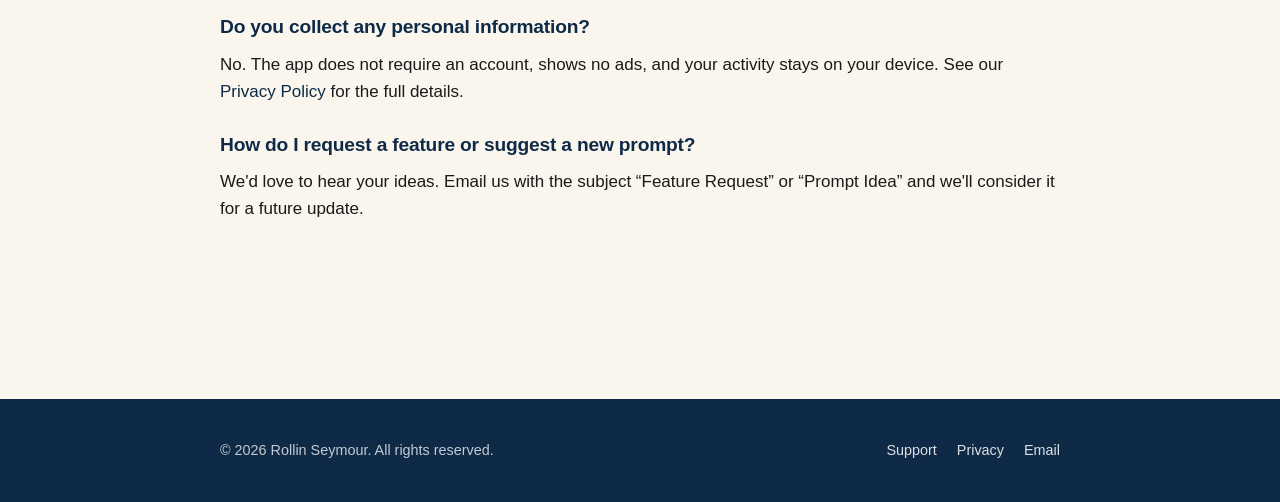
==== commit d3f03407: "Update index.html" ====
--- a/ironsharpens/index.html
+++ b/ironsharpens/index.html
@@ -38,7 +38,7 @@
 
     <section class="hero">
       <h1>Support</h1>
-      <p>Thanks for using <strong>Iron Sharpens</strong> &mdash; to help others talk openly about their faith. Here's how to reach us if anything isn't working as expected.</p>
+      <p>Thanks for using <strong>Iron Sharpens</strong> to help others talk openly about their faith. Here's how to reach us if anything isn't working as expected.</p>
     </section>
 
     <section>
